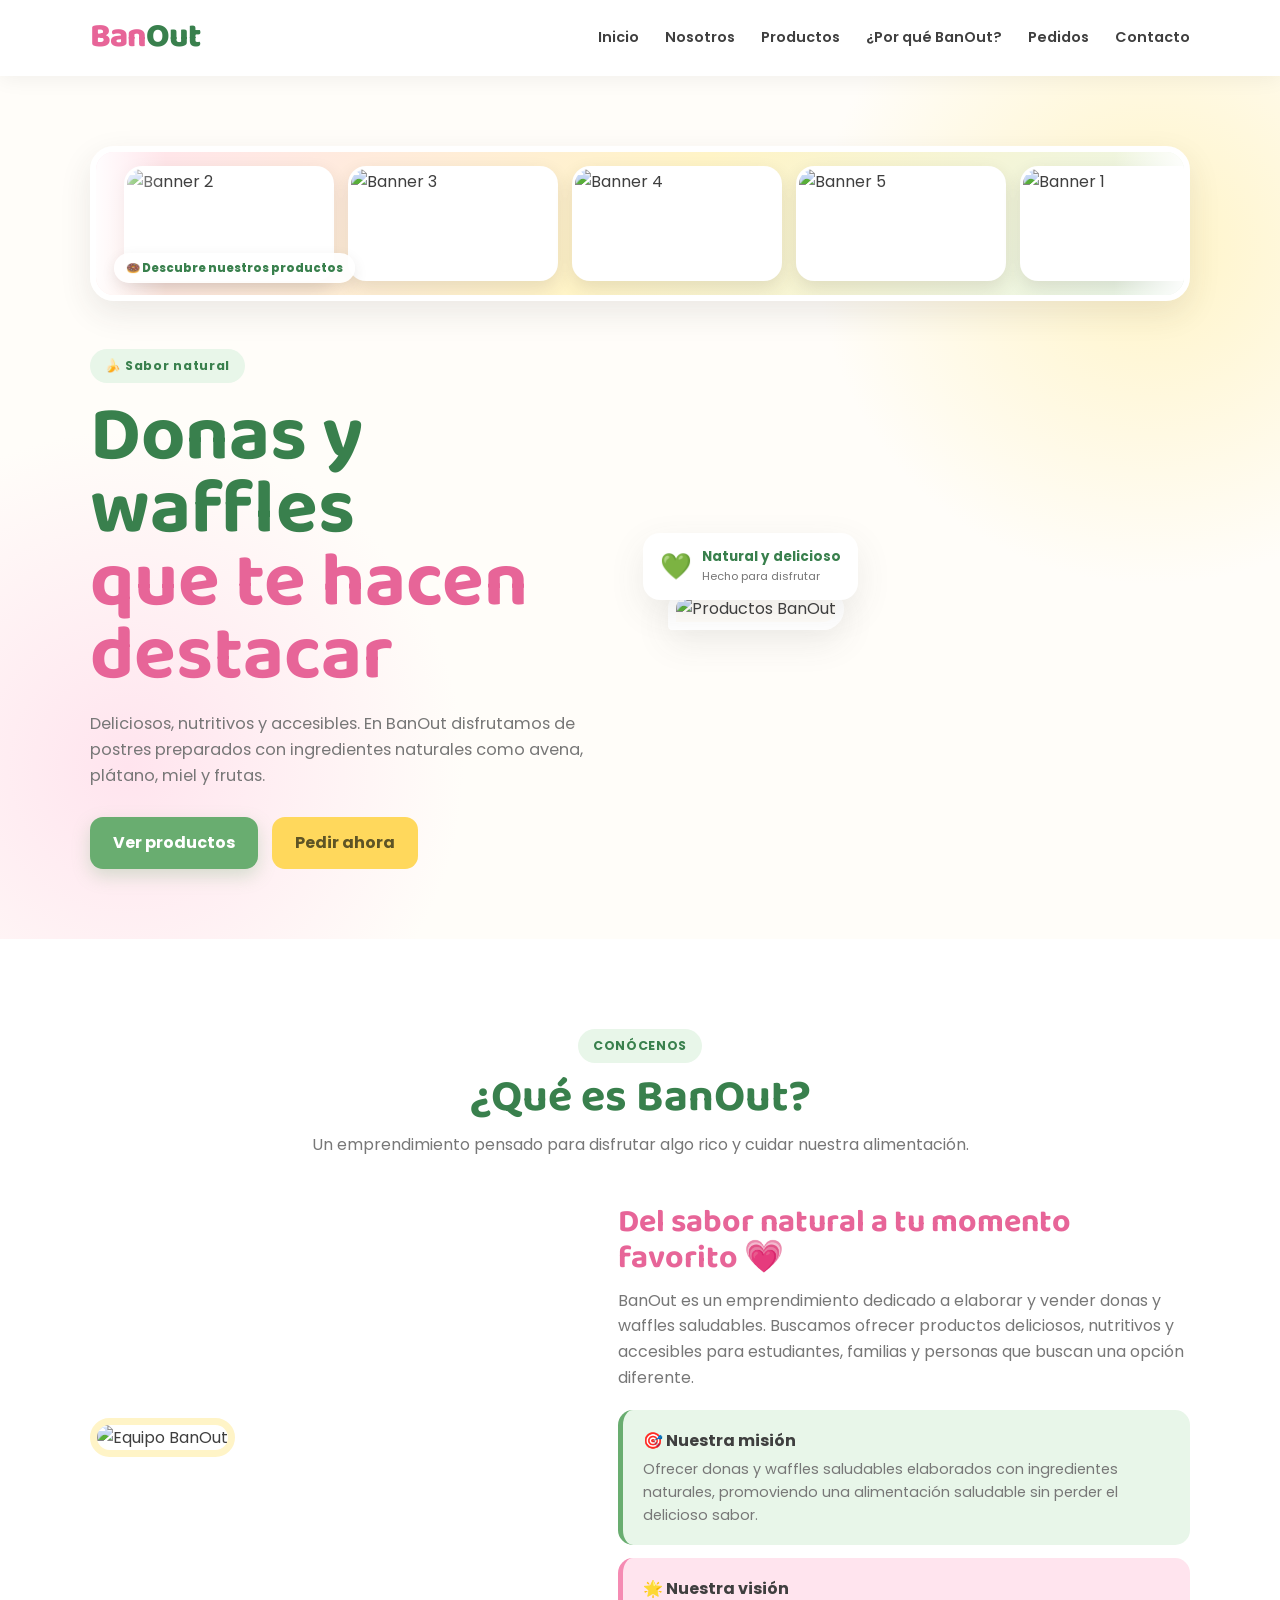
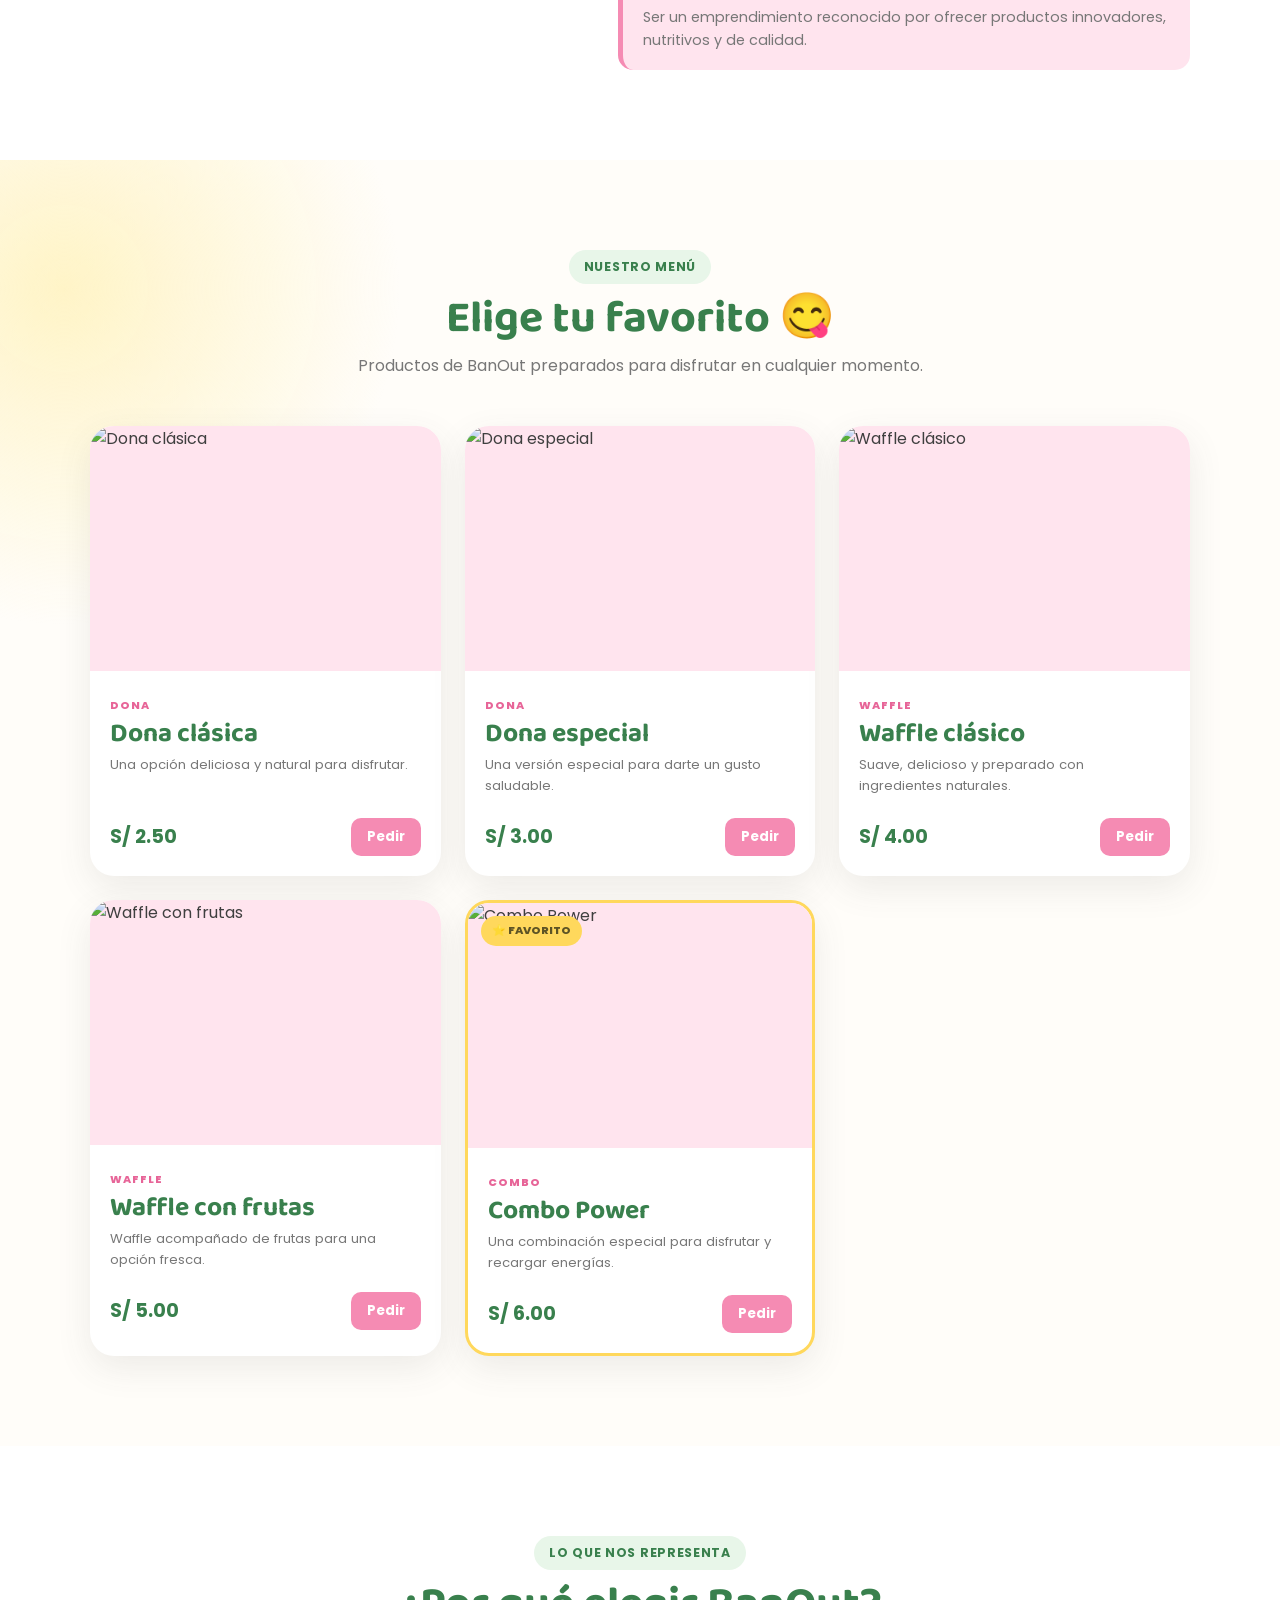
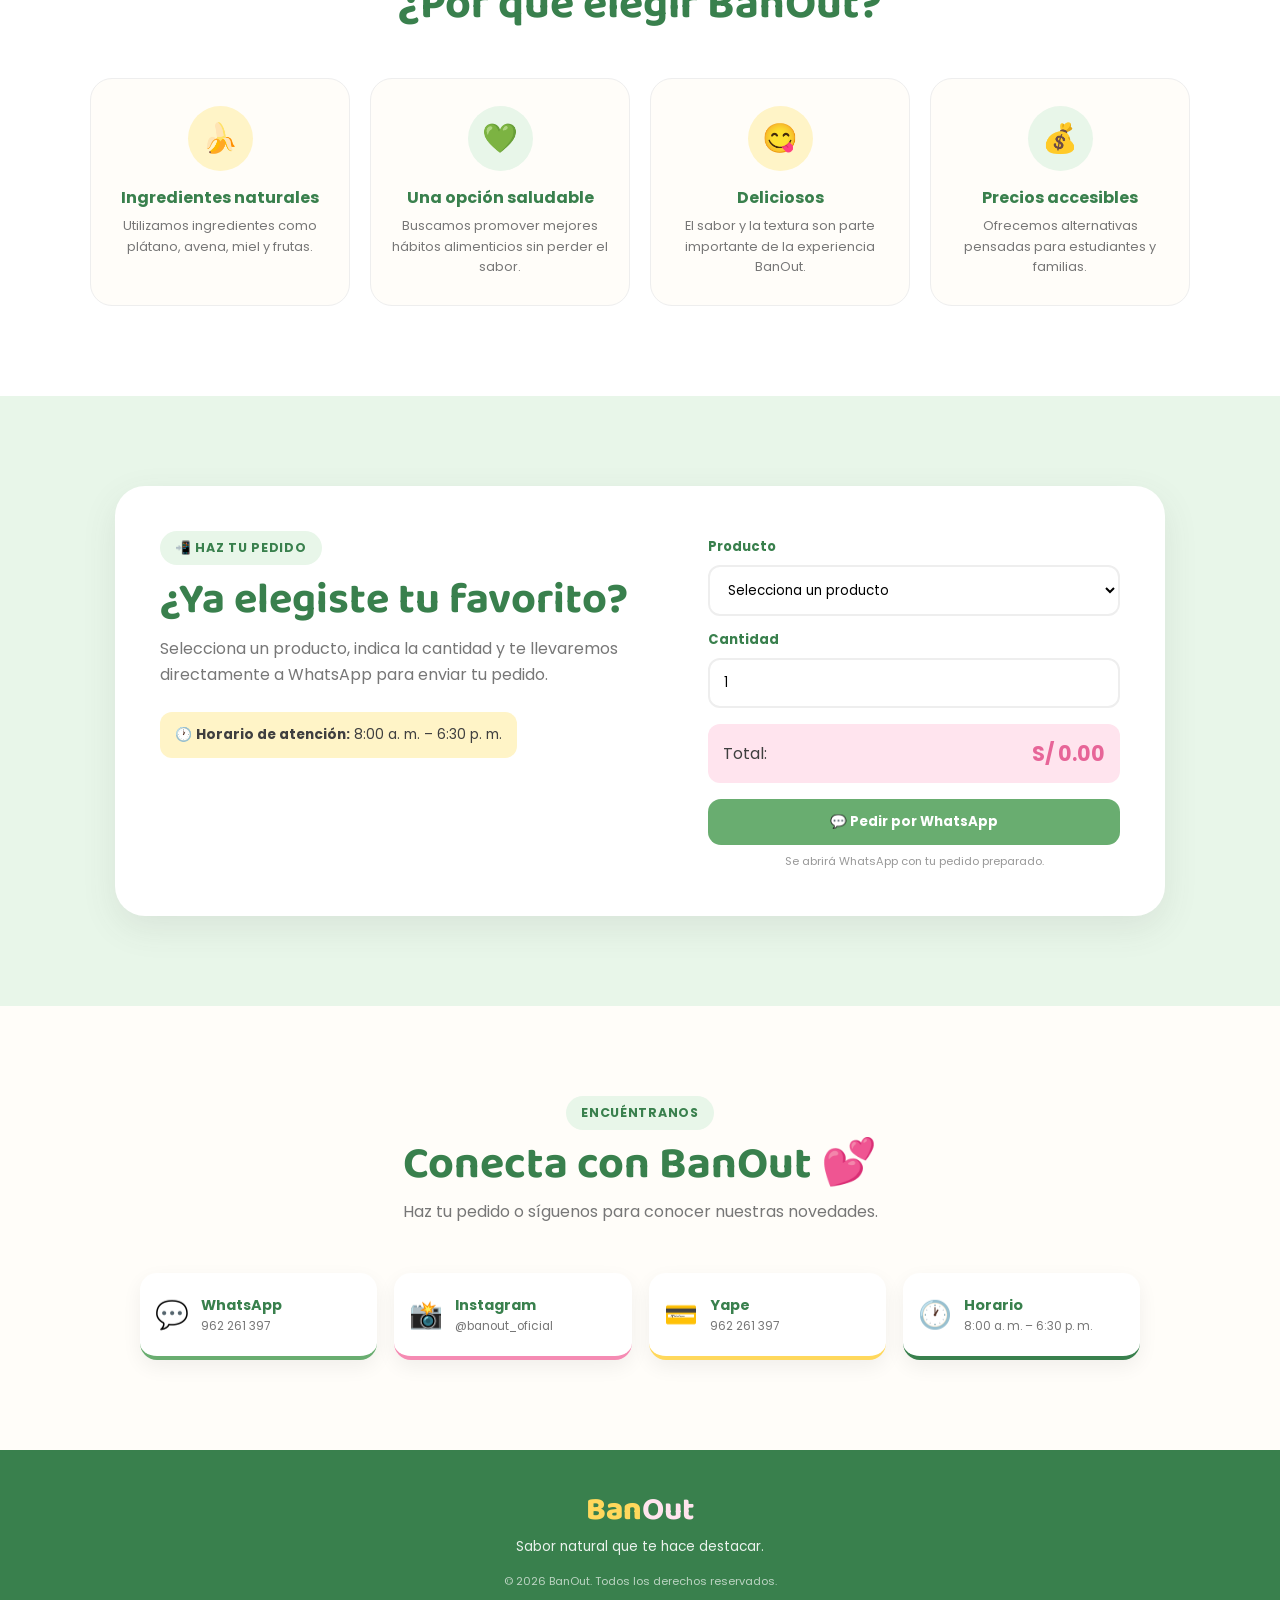
==== index.html @ c5aab8ef "Add files via upload" ====
<!DOCTYPE html>
<html lang="es">
<head>
  <meta charset="UTF-8">
  <meta name="viewport" content="width=device-width, initial-scale=1.0">
  <meta name="description" content="BanOut - Donas y waffles saludables. Sabor natural que te hace destacar.">
  <title>BanOut | Donas y Waffles Saludables</title>
  <link rel="stylesheet" href="style.css">
  <link rel="preconnect" href="https://fonts.googleapis.com">
  <link rel="preconnect" href="https://fonts.gstatic.com" crossorigin>
  <link href="https://fonts.googleapis.com/css2?family=Baloo+2:wght@500;600;700;800&family=Poppins:wght@400;500;600;700&display=swap" rel="stylesheet">
</head>

<body>
  <header class="header">
    <a href="#inicio" class="logo">
      <span class="logo-b">Ban</span><span class="logo-o">Out</span>
    </a>

    <button class="menu-btn" id="menuBtn" aria-label="Abrir menú">☰</button>

    <nav class="nav" id="nav">
      <a href="#inicio">Inicio</a>
      <a href="#nosotros">Nosotros</a>
      <a href="#productos">Productos</a>
      <a href="#beneficios">¿Por qué BanOut?</a>
      <a href="#pedido">Pedidos</a>
      <a href="#contacto">Contacto</a>
    </nav>
  </header>

  <main>
    <!-- INICIO -->
    <section class="hero" id="inicio">
      <!-- BANNER SUPERIOR: collage horizontal de productos -->
      <div class="product-banner-top" aria-label="Galería de productos BanOut">
        <div class="product-track-top">
          <div class="c:\Users\user\OneDrive\Desktop\BanOut\BanOut\images\integrantes-banout.jpg" alt="Banner 1"></div>
          <div class="banner-product-top"><img src="c:\Users\user\OneDrive\Desktop\BanOut\BanOut\images\banner 2.jpg" alt="Banner 2"></div>
          <div class="banner-product-top"><img src="c:\Users\user\OneDrive\Desktop\BanOut\BanOut\images\banner 3.jpg" alt="Banner 3"></div>
          <div class="banner-product-top"><img src="c:\Users\user\OneDrive\Desktop\BanOut\BanOut\images\banner.jpg" alt="Banner 4"></div>
          <div class="banner-product-top"><img src="c:\Users\user\OneDrive\Desktop\BanOut\BanOut\images\producto.jpg" alt="Banner 5"></div>

          <!-- Copia para mantener el desplazamiento continuo -->
          <div class="banner-product-top" aria-hidden="true"><img src="c:\Users\user\OneDrive\Desktop\BanOut\BanOut\images\integrantes-banout.jpg" alt="Banner 1"></div>
          <div class="banner-product-top" aria-hidden="true"><img src="c:\Users\user\OneDrive\Desktop\BanOut\BanOut\images\banner 2.jpg" alt="Banner 2"></div>
          <div class="banner-product-top" aria-hidden="true"><img src="c:\Users\user\OneDrive\Desktop\BanOut\BanOut\images\banner 3.jpg" alt="Banner 3"></div>
          <div class="banner-product-top" aria-hidden="true"><img src="c:\Users\user\OneDrive\Desktop\BanOut\BanOut\images\banner.jpg" alt="Banner 4"></div>
          <div class="banner-product-top" aria-hidden="true"><img src="c:\Users\user\OneDrive\Desktop\BanOut\BanOut\images\producto.jpg" alt="Banner 5"></div>
        </div>
        <div class="banner-top-text">🍩 Descubre nuestros productos</div>
      </div>

      <div class="hero-content">
      <div class="hero-text">
        <span class="tag">🍌 Sabor natural</span>
        <h1>Donas y waffles<br><span>que te hacen destacar</span></h1>
        <p>
          Deliciosos, nutritivos y accesibles. En BanOut disfrutamos de postres
          preparados con ingredientes naturales como avena, plátano, miel y frutas.
        </p>

        <div class="hero-buttons">
          <a class="btn btn-green" href="#productos">Ver productos</a>
          <a class="btn btn-yellow" href="#pedido">Pedir ahora</a>
        </div>
      </div>

      <div class="hero-image">
        <!-- FOTO PRINCIPAL: se mantiene igual que antes -->
        <img src="c:\Users\user\OneDrive\Desktop\BanOut\BanOut\images\producto 3.jpg" alt="Productos BanOut">
        <div class="floating-card">
          <span>💚</span>
          <div>
            <strong>Natural y delicioso</strong>
            <small>Hecho para disfrutar</small>
          </div>
        </div>
      </div>
      </div>
    </section>

    <!-- NOSOTROS -->
    <section class="section about" id="nosotros">
      <div class="section-title">
        <span>CONÓCENOS</span>
        <h2>¿Qué es BanOut?</h2>
        <p>Un emprendimiento pensado para disfrutar algo rico y cuidar nuestra alimentación.</p>
      </div>

      <div class="about-grid">
        <div class="about-image">
          <!-- FOTO: coloca aquí una foto del equipo o del proceso -->
          <img src="c:\Users\user\OneDrive\Desktop\BanOut\BanOut\images\logo banout.png" alt="Equipo BanOut">
        </div>

        <div class="about-content">
          <h3>Del sabor natural a tu momento favorito 💗</h3>
          <p>
            BanOut es un emprendimiento dedicado a elaborar y vender donas y waffles
            saludables. Buscamos ofrecer productos deliciosos, nutritivos y accesibles
            para estudiantes, familias y personas que buscan una opción diferente.
          </p>

          <div class="mission-box">
            <h4>🎯 Nuestra misión</h4>
            <p>
              Ofrecer donas y waffles saludables elaborados con ingredientes naturales,
              promoviendo una alimentación saludable sin perder el delicioso sabor.
            </p>
          </div>

          <div class="vision-box">
            <h4>🌟 Nuestra visión</h4>
            <p>
              Ser un emprendimiento reconocido por ofrecer productos innovadores,
              nutritivos y de calidad.
            </p>
          </div>
        </div>
      </div>
    </section>

    <!-- PRODUCTOS -->
    <section class="section products-section" id="productos">
      <div class="section-title">
        <span>NUESTRO MENÚ</span>
        <h2>Elige tu favorito 😋</h2>
        <p>Productos de BanOut preparados para disfrutar en cualquier momento.</p>
      </div>

      <div class="products-grid">
        <article class="product-card">
          <!-- FOTO: dona clásica -->
          <div class="product-image">
            <img src="c:\Users\user\OneDrive\Desktop\BanOut\BanOut\images\Dona Clasica.jpg" alt="Dona clásica">
          </div>
          <div class="product-info">
            <span class="product-type">DONA</span>
            <h3>Dona clásica</h3>
            <p>Una opción deliciosa y natural para disfrutar.</p>
            <div class="product-bottom">
              <strong>S/ 2.50</strong>
              <button class="order-btn" data-product="Dona clásica" data-price="2.50">Pedir</button>
            </div>
          </div>
        </article>

        <article class="product-card">
          <!-- FOTO: dona especial -->
          <div class="product-image">
            <img src="c:\Users\user\OneDrive\Desktop\BanOut\BanOut\images\Dona-especial.jpg" alt="Dona especial">
          </div>
          <div class="product-info">
            <span class="product-type">DONA</span>
            <h3>Dona especial</h3>
            <p>Una versión especial para darte un gusto saludable.</p>
            <div class="product-bottom">
              <strong>S/ 3.00</strong>
              <button class="order-btn" data-product="Dona especial" data-price="3.00">Pedir</button>
            </div>
          </div>
        </article>

        <article class="product-card">
          <!-- FOTO: waffle clásico -->
          <div class="product-image">
            <img src="c:\Users\user\OneDrive\Desktop\BanOut\BanOut\images\Waffle-Clasico.jpg" alt="Waffle clásico">
          </div>
          <div class="product-info">
            <span class="product-type">WAFFLE</span>
            <h3>Waffle clásico</h3>
            <p>Suave, delicioso y preparado con ingredientes naturales.</p>
            <div class="product-bottom">
              <strong>S/ 4.00</strong>
              <button class="order-btn" data-product="Waffle clásico" data-price="4.00">Pedir</button>
            </div>
          </div>
        </article>

        <article class="product-card">
          <!-- FOTO: waffle con frutas -->
          <div class="product-image">
            <img src="c:\Users\user\OneDrive\Desktop\BanOut\BanOut\images\Waffle-con-Frutas.jpg" alt="Waffle con frutas">
          </div>
          <div class="product-info">
            <span class="product-type">WAFFLE</span>
            <h3>Waffle con frutas</h3>
            <p>Waffle acompañado de frutas para una opción fresca.</p>
            <div class="product-bottom">
              <strong>S/ 5.00</strong>
              <button class="order-btn" data-product="Waffle con frutas" data-price="5.00">Pedir</button>
            </div>
          </div>
        </article>

        
        <article class="product-card featured">
          <!-- FOTO: combo power -->
          <div class="product-image">
            <span class="featured-label">⭐ FAVORITO</span>
            <img src="c:\Users\user\OneDrive\Desktop\BanOut\BanOut\images\Combo-Power.jpg" alt="Combo Power">
          </div>
          <div class="product-info">
            <span class="product-type">COMBO</span>
            <h3>Combo Power</h3>
            <p>Una combinación especial para disfrutar y recargar energías.</p>
            <div class="product-bottom">
              <strong>S/ 6.00</strong>
              <button class="order-btn" data-product="Combo Power" data-price="6.00">Pedir</button>
            </div>
          </div>
        </article>
      </div>
    </section>

    <!-- BENEFICIOS -->
    <section class="section benefits" id="beneficios">
      <div class="section-title">
        <span>LO QUE NOS REPRESENTA</span>
        <h2>¿Por qué elegir BanOut?</h2>
      </div>

      <div class="benefits-grid">
        <div class="benefit">
          <div class="benefit-icon">🍌</div>
          <h3>Ingredientes naturales</h3>
          <p>Utilizamos ingredientes como plátano, avena, miel y frutas.</p>
        </div>

        <div class="benefit">
          <div class="benefit-icon">💚</div>
          <h3>Una opción saludable</h3>
          <p>Buscamos promover mejores hábitos alimenticios sin perder el sabor.</p>
        </div>

        <div class="benefit">
          <div class="benefit-icon">😋</div>
          <h3>Deliciosos</h3>
          <p>El sabor y la textura son parte importante de la experiencia BanOut.</p>
        </div>

        <div class="benefit">
          <div class="benefit-icon">💰</div>
          <h3>Precios accesibles</h3>
          <p>Ofrecemos alternativas pensadas para estudiantes y familias.</p>
        </div>
      </div>
    </section>

    <!-- PEDIDO -->
    <section class="section order-section" id="pedido">
      <div class="order-box">
        <div class="order-text">
          <span>📲 HAZ TU PEDIDO</span>
          <h2>¿Ya elegiste tu favorito?</h2>
          <p>
            Selecciona un producto, indica la cantidad y te llevaremos directamente
            a WhatsApp para enviar tu pedido.
          </p>
          <div class="hours">
            🕐 <strong>Horario de atención:</strong> 8:00 a. m. – 6:30 p. m.
          </div>
        </div>

        <form id="orderForm" class="order-form">
          <label for="product">Producto</label>
          <select id="product" required>
            <option value="" disabled selected>Selecciona un producto</option>
            <option value="Dona clásica" data-price="2.50">Dona clásica — S/ 2.50</option>
            <option value="Dona especial" data-price="3.00">Dona especial — S/ 3.00</option>
            <option value="Waffle clásico" data-price="4.00">Waffle clásico — S/ 4.00</option>
            <option value="Waffle con frutas" data-price="5.00">Waffle con frutas — S/ 5.00</option>
            <option value="Combo Power" data-price="6.00">Combo Power — S/ 6.00</option>
          </select>

          <label for="quantity">Cantidad</label>
          <input type="number" id="quantity" min="1" value="1" required>

          <div class="total">
            <span>Total:</span>
            <strong id="total">S/ 0.00</strong>
          </div>

          <button class="btn btn-whatsapp" type="submit">💬 Pedir por WhatsApp</button>
          <small>Se abrirá WhatsApp con tu pedido preparado.</small>
        </form>
      </div>
    </section>

    <!-- CONTACTO -->
    <section class="section contact" id="contacto">
      <div class="section-title">
        <span>ENCUÉNTRANOS</span>
        <h2>Conecta con BanOut 💕</h2>
        <p>Haz tu pedido o síguenos para conocer nuestras novedades.</p>
      </div>

      <div class="contact-grid">
        <a class="contact-card whatsapp" href="https://wa.me/51962261397" target="_blank" rel="noopener">
          <span>💬</span>
          <div>
            <h3>WhatsApp</h3>
            <p>962 261 397</p>
          </div>
        </a>

        <a class="contact-card instagram" href="https://www.instagram.com/banout_oficial/" target="_blank" rel="noopener">
          <span>📸</span>
          <div>
            <h3>Instagram</h3>
            <p>@banout_oficial</p>
          </div>
        </a>

        <div class="contact-card yape">
          <span>💳</span>
          <div>
            <h3>Yape</h3>
            <p>962 261 397</p>
          </div>
        </div>

        <div class="contact-card hours-card">
          <span>🕐</span>
          <div>
            <h3>Horario</h3>
            <p>8:00 a. m. – 6:30 p. m.</p>
          </div>
        </div>
      </div>
    </section>
  </main>

  <footer>
    <div class="footer-logo"><span>Ban</span><b>Out</b></div>
    <p>Sabor natural que te hace destacar.</p>
    <p class="copyright">© 2026 BanOut. Todos los derechos reservados.</p>
  </footer>

  <script src="script.js"></script>
</body>
</html>
---- style.css ----
:root {
  --pink: #f58bb3;
  --pink-dark: #e76598;
  --pink-light: #ffe4ee;
  --green: #69ad70;
  --green-dark: #39804d;
  --green-light: #e8f6e9;
  --yellow: #ffd85c;
  --yellow-light: #fff4c7;
  --white: #ffffff;
  --cream: #fffdf9;
  --text: #3f3f3f;
  --muted: #777;
  --shadow: 0 12px 35px rgba(75, 75, 75, 0.10);
}

* {
  margin: 0;
  padding: 0;
  box-sizing: border-box;
  scroll-behavior: smooth;
}

body {
  font-family: "Poppins", sans-serif;
  color: var(--text);
  background: var(--cream);
  line-height: 1.6;
}

a {
  text-decoration: none;
  color: inherit;
}

.header {
  height: 76px;
  padding: 0 7%;
  display: flex;
  align-items: center;
  justify-content: space-between;
  background: var(--white);
  position: sticky;
  top: 0;
  z-index: 1000;
  box-shadow: 0 3px 20px rgba(0,0,0,.06);
}

.logo {
  font-family: "Baloo 2", cursive;
  font-size: 2.1rem;
  font-weight: 800;
  letter-spacing: -1px;
}

.logo-b {
  color: var(--pink-dark);
}

.logo-o {
  color: var(--green-dark);
}

.nav {
  display: flex;
  align-items: center;
  gap: 26px;
}

.nav a {
  font-size: .9rem;
  font-weight: 600;
  transition: .25s;
}

.nav a:hover {
  color: var(--pink-dark);
}

.menu-btn {
  display: none;
  border: 0;
  background: var(--pink-light);
  color: var(--pink-dark);
  font-size: 1.5rem;
  padding: 4px 10px;
  border-radius: 10px;
  cursor: pointer;
}

/* HERO */
.hero {
  min-height: calc(100vh - 76px);
  padding: 70px 7%;
  display: grid;
  grid-template-columns: 1fr 1fr;
  gap: 55px;
  align-items: center;
  overflow: hidden;
  background:
    radial-gradient(circle at 90% 20%, var(--yellow-light), transparent 25%),
    radial-gradient(circle at 10% 80%, var(--pink-light), transparent 25%),
    var(--cream);
}

.tag,
.section-title span,
.order-text > span {
  display: inline-block;
  color: var(--green-dark);
  background: var(--green-light);
  padding: 7px 15px;
  border-radius: 50px;
  font-size: .78rem;
  font-weight: 700;
  letter-spacing: .7px;
}

.hero h1 {
  font-family: "Baloo 2", cursive;
  font-size: clamp(3rem, 6vw, 5rem);
  line-height: .95;
  margin: 18px 0;
  color: var(--green-dark);
}

.hero h1 span {
  color: var(--pink-dark);
}

.hero p {
  max-width: 570px;
  color: var(--muted);
  font-size: 1.02rem;
}

.hero-buttons {
  display: flex;
  gap: 14px;
  margin-top: 28px;
  flex-wrap: wrap;
}

.btn {
  display: inline-flex;
  align-items: center;
  justify-content: center;
  border: none;
  padding: 13px 23px;
  border-radius: 13px;
  font-family: inherit;
  font-weight: 700;
  cursor: pointer;
  transition: .25s;
}

.btn:hover,
.order-btn:hover {
  transform: translateY(-3px);
}

.btn-green {
  background: var(--green);
  color: white;
  box-shadow: 0 7px 18px rgba(105,173,112,.28);
}

.btn-yellow {
  background: var(--yellow);
  color: #5e5425;
}

.hero-image {
  position: relative;
}

.hero-image img {
  width: 100%;
  height: 510px;
  object-fit: cover;
  border-radius: 40px 40px 40px 8px;
  box-shadow: var(--shadow);
  border: 8px solid white;
}

.floating-card {
  position: absolute;
  left: -25px;
  bottom: 30px;
  display: flex;
  gap: 10px;
  align-items: center;
  background: white;
  padding: 13px 17px;
  border-radius: 17px;
  box-shadow: var(--shadow);
}

.floating-card > span {
  font-size: 1.6rem;
}

.floating-card strong,
.floating-card small {
  display: block;
}

.floating-card strong {
  color: var(--green-dark);
  font-size: .84rem;
}

.floating-card small {
  color: var(--muted);
  font-size: .7rem;
}


/* Contenido principal del inicio: el banner queda arriba y no reemplaza la foto. */
.hero-content {
  display: grid;
  grid-template-columns: 1fr 1fr;
  gap: 55px;
  align-items: center;
}

.hero {
  display: block;
}

@media (max-width: 760px) {
  .hero-content {
    grid-template-columns: 1fr;
    gap: 35px;
  }
}

/* SECTIONS */
.section {
  padding: 90px 7%;
}

.section-title {
  text-align: center;
  max-width: 700px;
  margin: 0 auto 48px;
}

.section-title h2 {
  font-family: "Baloo 2", cursive;
  color: var(--green-dark);
  font-size: 2.8rem;
  line-height: 1.1;
  margin: 10px 0;
}

.section-title p {
  color: var(--muted);
}

/* ABOUT */
.about {
  background: white;
}

.about-grid {
  max-width: 1100px;
  margin: auto;
  display: grid;
  grid-template-columns: .9fr 1.1fr;
  gap: 60px;
  align-items: center;
}

.about-image img {
  width: 100%;
  height: 440px;
  object-fit: cover;
  border-radius: 25px;
  border: 7px solid var(--yellow-light);
}

.about-content h3 {
  font-family: "Baloo 2", cursive;
  color: var(--pink-dark);
  font-size: 2rem;
  line-height: 1.1;
  margin-bottom: 12px;
}

.about-content > p {
  color: var(--muted);
  margin-bottom: 20px;
}

.mission-box,
.vision-box {
  padding: 18px 20px;
  border-radius: 15px;
  margin-top: 13px;
}

.mission-box {
  background: var(--green-light);
  border-left: 5px solid var(--green);
}

.vision-box {
  background: var(--pink-light);
  border-left: 5px solid var(--pink);
}

.mission-box h4,
.vision-box h4 {
  margin-bottom: 4px;
}

.mission-box p,
.vision-box p {
  font-size: .9rem;
  color: var(--muted);
}

/* PRODUCTS */
.products-section {
  background:
    radial-gradient(circle at 5% 10%, var(--yellow-light), transparent 20%),
    var(--cream);
}

.products-grid {
  max-width: 1200px;
  margin: auto;
  display: grid;
  grid-template-columns: repeat(3, 1fr);
  gap: 24px;
}

.product-card {
  background: white;
  border-radius: 24px;
  overflow: hidden;
  box-shadow: var(--shadow);
  transition: .3s;
}

.product-card:hover {
  transform: translateY(-7px);
  box-shadow: 0 18px 40px rgba(75,75,75,.15);
}

.product-card.featured {
  border: 3px solid var(--yellow);
}

.product-image {
  height: 245px;
  position: relative;
  overflow: hidden;
  background: var(--pink-light);
}

.product-image img {
  width: 100%;
  height: 100%;
  object-fit: cover;
  transition: .4s;
}

.product-card:hover .product-image img {
  transform: scale(1.06);
}

.featured-label {
  position: absolute;
  z-index: 2;
  top: 13px;
  left: 13px;
  background: var(--yellow);
  color: #5e5425;
  padding: 6px 11px;
  border-radius: 30px;
  font-size: .7rem;
  font-weight: 800;
}

.product-info {
  padding: 20px;
}

.product-type {
  color: var(--pink-dark);
  font-size: .68rem;
  font-weight: 800;
  letter-spacing: 1px;
}

.product-info h3 {
  color: var(--green-dark);
  font-family: "Baloo 2", cursive;
  font-size: 1.65rem;
  line-height: 1;
  margin: 4px 0 7px;
}

.product-info p {
  min-height: 47px;
  color: var(--muted);
  font-size: .82rem;
}

.product-bottom {
  margin-top: 17px;
  display: flex;
  align-items: center;
  justify-content: space-between;
}

.product-bottom strong {
  color: var(--green-dark);
  font-size: 1.2rem;
}

.order-btn {
  border: 0;
  padding: 9px 16px;
  border-radius: 10px;
  background: var(--pink);
  color: white;
  font-family: inherit;
  font-weight: 700;
  cursor: pointer;
  transition: .25s;
}

/* BENEFITS */
.benefits {
  background: white;
}

.benefits-grid {
  max-width: 1100px;
  margin: auto;
  display: grid;
  grid-template-columns: repeat(4, 1fr);
  gap: 20px;
}

.benefit {
  text-align: center;
  padding: 27px 18px;
  border-radius: 22px;
  background: var(--cream);
  border: 1px solid #eee;
}

.benefit-icon {
  width: 65px;
  height: 65px;
  display: grid;
  place-items: center;
  margin: 0 auto 14px;
  background: var(--yellow-light);
  border-radius: 50%;
  font-size: 1.8rem;
}

.benefit:nth-child(2) .benefit-icon,
.benefit:nth-child(4) .benefit-icon {
  background: var(--green-light);
}

.benefit h3 {
  color: var(--green-dark);
  font-size: 1rem;
  margin-bottom: 6px;
}

.benefit p {
  color: var(--muted);
  font-size: .8rem;
}

/* ORDER */
.order-section {
  background: var(--green-light);
}

.order-box {
  max-width: 1050px;
  margin: auto;
  background: white;
  border-radius: 30px;
  padding: 45px;
  display: grid;
  grid-template-columns: 1.1fr .9fr;
  gap: 45px;
  box-shadow: var(--shadow);
}

.order-text h2 {
  font-family: "Baloo 2", cursive;
  font-size: 2.7rem;
  color: var(--green-dark);
  line-height: 1.05;
  margin: 13px 0;
}

.order-text p {
  color: var(--muted);
  margin-bottom: 25px;
}

.hours {
  display: inline-block;
  background: var(--yellow-light);
  padding: 12px 15px;
  border-radius: 12px;
  font-size: .86rem;
}

.order-form {
  display: flex;
  flex-direction: column;
  gap: 8px;
}

.order-form label {
  color: var(--green-dark);
  font-size: .82rem;
  font-weight: 700;
  margin-top: 5px;
}

.order-form select,
.order-form input {
  width: 100%;
  padding: 13px 14px;
  border: 2px solid #eee;
  border-radius: 12px;
  outline: none;
  font-family: inherit;
  background: white;
}

.order-form select:focus,
.order-form input:focus {
  border-color: var(--pink);
}

.total {
  display: flex;
  justify-content: space-between;
  align-items: center;
  background: var(--pink-light);
  padding: 13px 15px;
  border-radius: 12px;
  margin: 8px 0;
}

.total strong {
  color: var(--pink-dark);
  font-size: 1.3rem;
}

.btn-whatsapp {
  background: var(--green);
  color: white;
  width: 100%;
}

.order-form small {
  text-align: center;
  color: #999;
  font-size: .7rem;
}

/* CONTACT */
.contact {
  background: var(--cream);
}

.contact-grid {
  max-width: 1000px;
  margin: auto;
  display: grid;
  grid-template-columns: repeat(4, 1fr);
  gap: 17px;
}

.contact-card {
  display: flex;
  align-items: center;
  gap: 12px;
  padding: 20px 15px;
  border-radius: 17px;
  background: white;
  box-shadow: 0 7px 20px rgba(0,0,0,.06);
  transition: .25s;
}

.contact-card:hover {
  transform: translateY(-4px);
}

.contact-card > span {
  font-size: 1.7rem;
}

.contact-card h3 {
  font-size: .9rem;
  color: var(--green-dark);
}

.contact-card p {
  font-size: .74rem;
  color: var(--muted);
}

.whatsapp {
  border-bottom: 4px solid var(--green);
}

.instagram {
  border-bottom: 4px solid var(--pink);
}

.yape {
  border-bottom: 4px solid var(--yellow);
}

.hours-card {
  border-bottom: 4px solid var(--green-dark);
}

/* FOOTER */
footer {
  background: var(--green-dark);
  color: white;
  text-align: center;
  padding: 35px 20px;
}

.footer-logo {
  font-family: "Baloo 2", cursive;
  font-size: 2rem;
  font-weight: 800;
}

.footer-logo span {
  color: var(--yellow);
}

.footer-logo b {
  color: var(--pink-light);
}

footer p {
  font-size: .85rem;
  opacity: .9;
}

footer .copyright {
  margin-top: 15px;
  opacity: .65;
  font-size: .7rem;
}

/* RESPONSIVE */
@media (max-width: 950px) {
  .nav {
    gap: 14px;
  }

  .nav a {
    font-size: .78rem;
  }

  .products-grid {
    grid-template-columns: repeat(2, 1fr);
  }

  .benefits-grid,
  .contact-grid {
    grid-template-columns: repeat(2, 1fr);
  }
}

@media (max-width: 760px) {
  .header {
    padding: 0 5%;
  }

  .menu-btn {
    display: block;
  }

  .nav {
    display: none;
    position: absolute;
    top: 76px;
    left: 0;
    width: 100%;
    padding: 20px 7%;
    flex-direction: column;
    align-items: flex-start;
    background: white;
    box-shadow: 0 10px 20px rgba(0,0,0,.07);
  }

  .nav.active {
    display: flex;
  }

  .hero {
    grid-template-columns: 1fr;
    padding-top: 50px;
  }

  .hero-image img {
    height: 380px;
  }

  .about-grid,
  .order-box {
    grid-template-columns: 1fr;
  }

  .about-image img {
    height: 350px;
  }

  .products-grid {
    grid-template-columns: 1fr;
    max-width: 480px;
  }

  .benefits-grid,
  .contact-grid {
    grid-template-columns: 1fr 1fr;
  }

  .order-box {
    padding: 30px 22px;
  }
}

@media (max-width: 500px) {
  .section {
    padding: 65px 5%;
  }

  .hero {
    padding-left: 5%;
    padding-right: 5%;
  }

  .hero h1 {
    font-size: 3rem;
  }

  .section-title h2 {
    font-size: 2.3rem;
  }

  .benefits-grid,
  .contact-grid {
    grid-template-columns: 1fr;
  }

  .floating-card {
    left: 10px;
  }
}

/* ==============================
   BANNER SUPERIOR DE PRODUCTOS - INICIO
   Collage horizontal, pequeño y de desplazamiento lento.
   ============================== */
.product-banner-top {
  position: relative;
  width: 100%;
  max-width: 1180px;
  height: 155px;
  margin: 0 auto 48px;
  overflow: hidden;
  border-radius: 24px;
  background: linear-gradient(135deg, var(--pink-light), var(--yellow-light), var(--green-light));
  border: 6px solid #fff;
  box-shadow: 0 12px 32px rgba(60, 50, 45, .10);
}

.product-banner-top::before,
.product-banner-top::after {
  content: "";
  position: absolute;
  z-index: 3;
  top: 0;
  bottom: 0;
  width: 70px;
  pointer-events: none;
}

.product-banner-top::before {
  left: 0;
  background: linear-gradient(to right, rgba(255,255,255,.92), transparent);
}

.product-banner-top::after {
  right: 0;
  background: linear-gradient(to left, rgba(255,255,255,.92), transparent);
}

.product-track-top {
  display: flex;
  width: max-content;
  height: 100%;
  align-items: center;
  gap: 14px;
  padding: 14px;
  animation: banoutTopSlide 34s linear infinite;
}

.banner-product-top {
  flex: 0 0 210px;
  height: 115px;
  overflow: hidden;
  border-radius: 18px;
  background: #fff;
  border: 3px solid rgba(255,255,255,.95);
  box-shadow: 0 7px 18px rgba(60,50,45,.12);
}

.banner-product-top img {
  display: block;
  width: 100%;
  height: 100%;
  object-fit: cover;
  object-position: center;
}

.product-banner-top:hover .product-track-top {
  animation-play-state: paused;
}

.banner-top-text {
  position: absolute;
  z-index: 4;
  left: 18px;
  bottom: 12px;
  padding: 6px 12px;
  border-radius: 999px;
  background: rgba(255,255,255,.94);
  color: var(--green-dark);
  font-size: .72rem;
  font-weight: 800;
  box-shadow: 0 5px 14px rgba(60,50,45,.10);
}

@keyframes banoutTopSlide {
  from { transform: translateX(-50%); }
  to { transform: translateX(0); }
}

@media (prefers-reduced-motion: reduce) {
  .product-track-top { animation: none; }
}

@media (max-width: 760px) {
  .product-banner-top {
    height: 125px;
    margin-bottom: 35px;
    border-radius: 20px;
  }

  .banner-product-top {
    flex-basis: 170px;
    height: 88px;
    border-radius: 14px;
  }

  .product-track-top {
    gap: 10px;
    padding: 12px;
    animation-duration: 30s;
  }

  .banner-top-text {
    left: 12px;
    bottom: 8px;
    font-size: .65rem;
  }
}

@media (max-width: 500px) {
  .product-banner-top {
    height: 108px;
    margin-bottom: 28px;
    border-width: 4px;
  }

  .banner-product-top {
    flex-basis: 145px;
    height: 76px;
  }

  .product-track-top {
    animation-duration: 27s;
  }
}
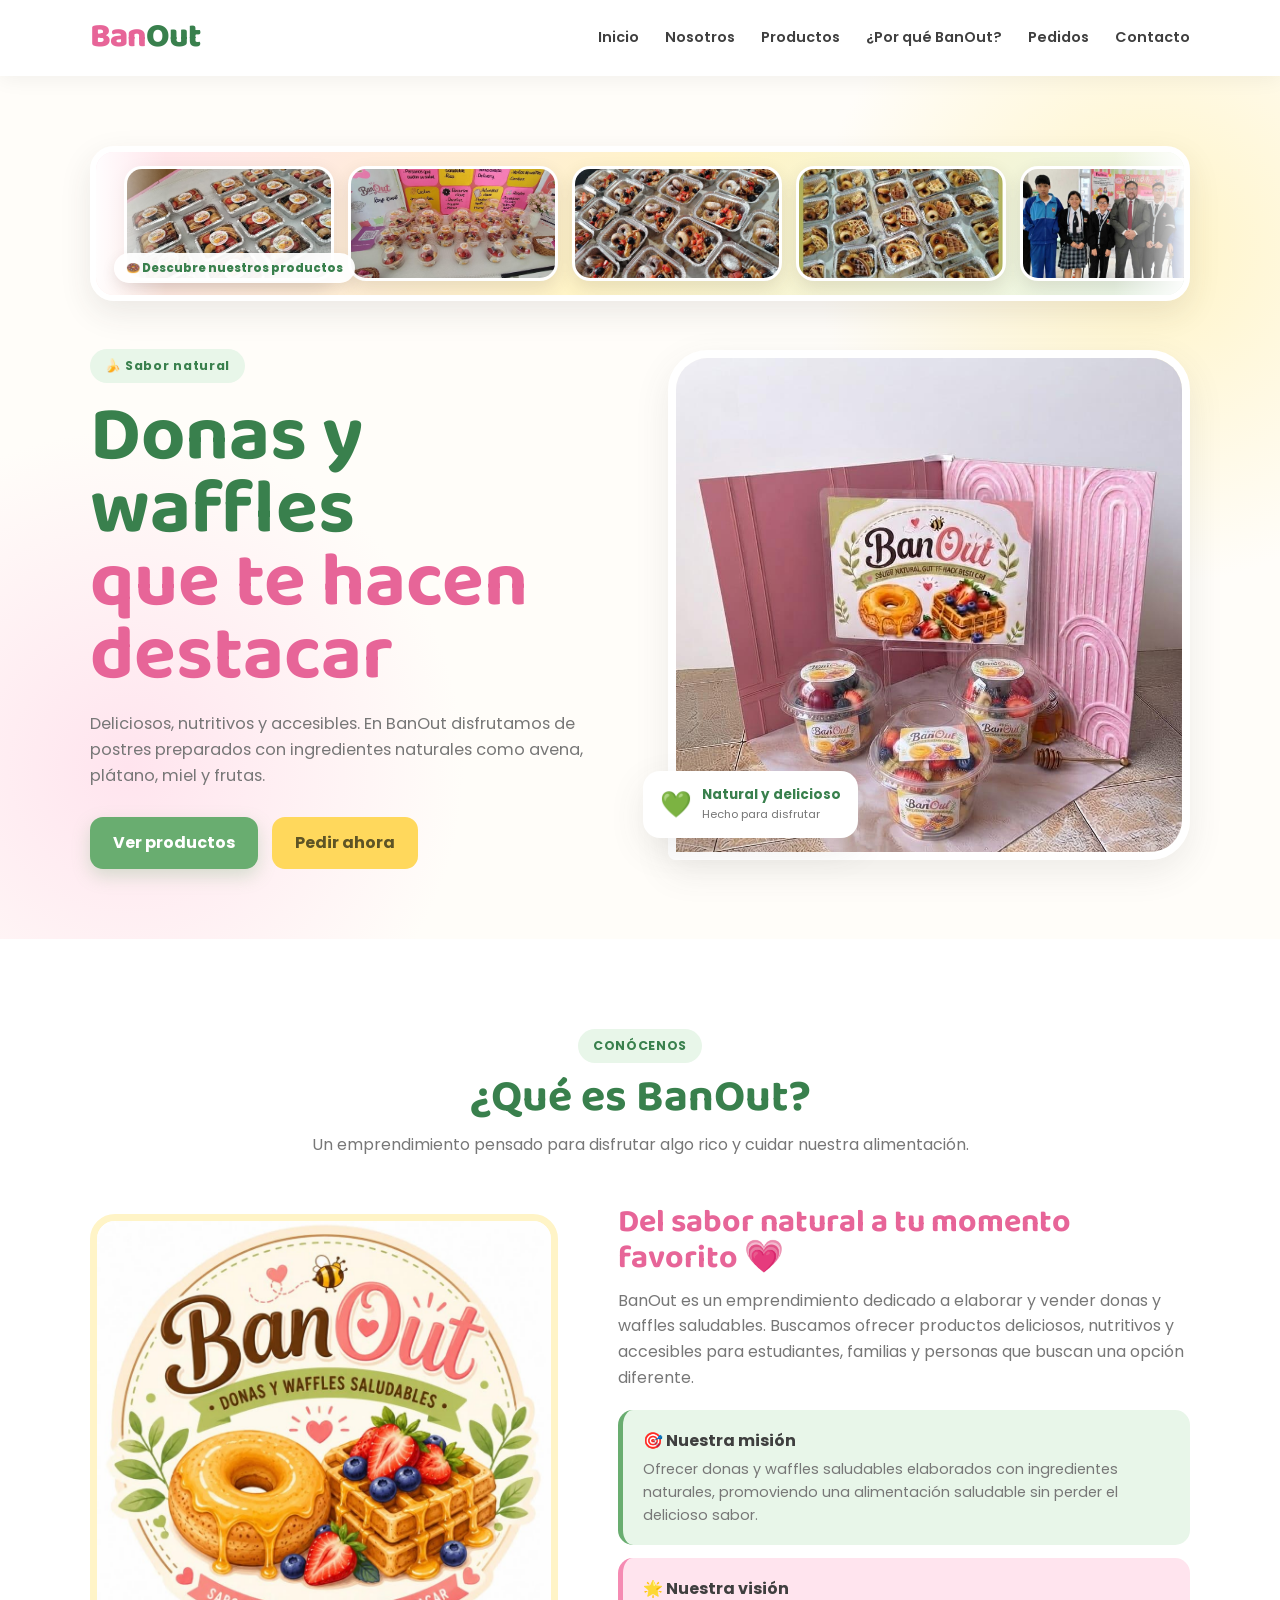
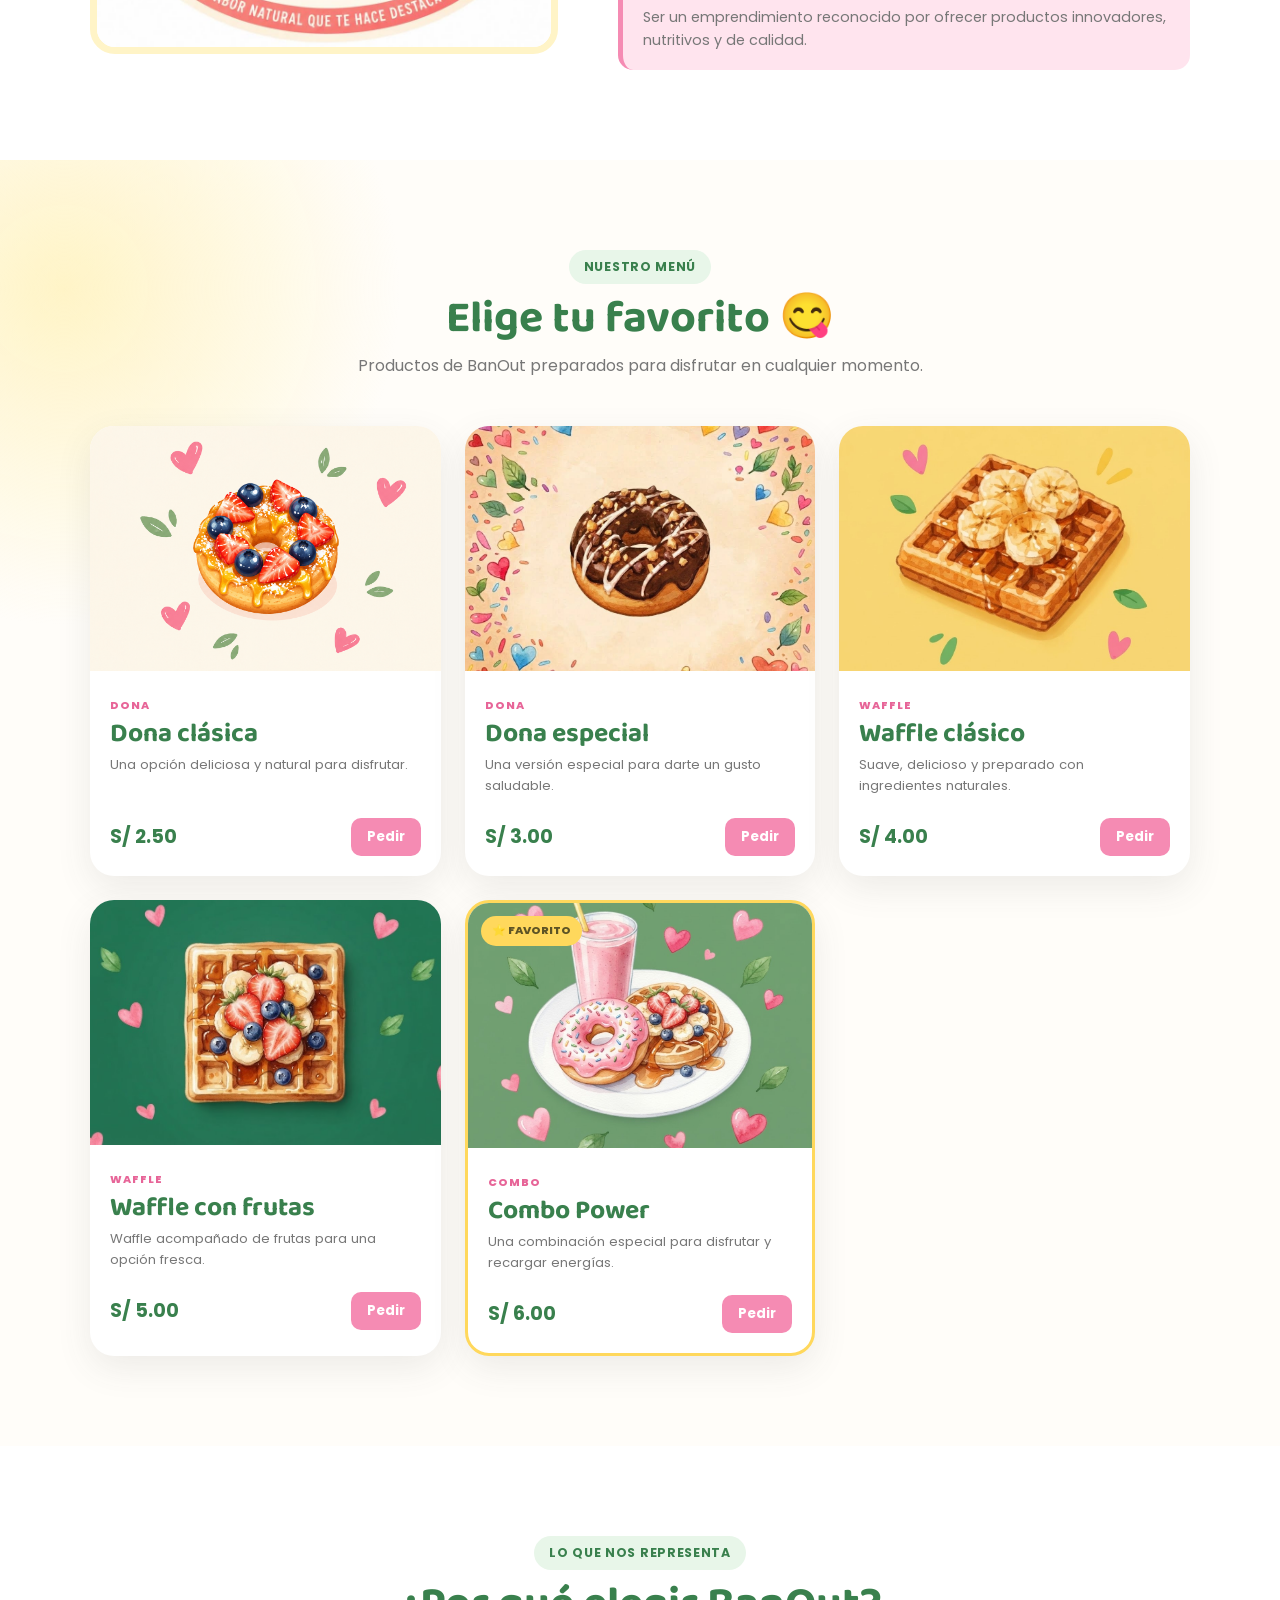
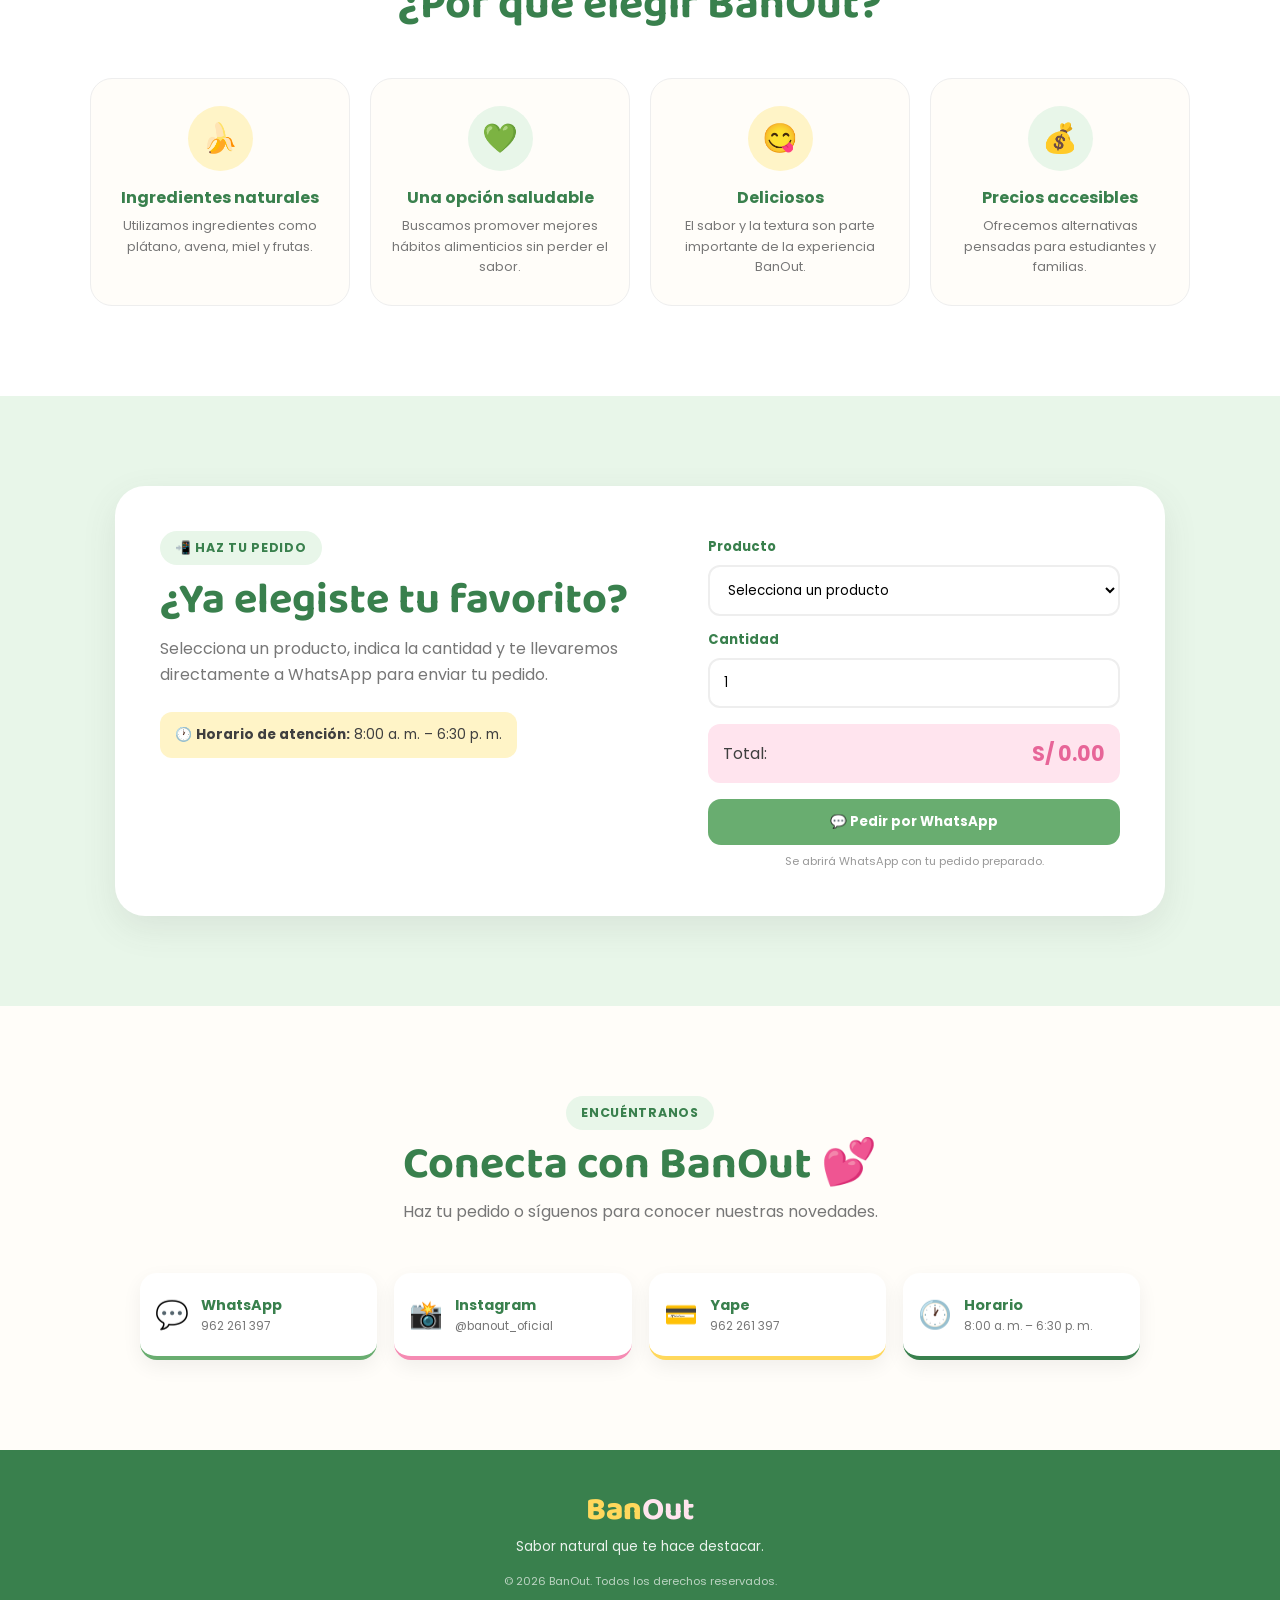
==== commit 860e6ce1: "Add files via upload" ====
--- a/index.html
+++ b/index.html
@@ -35,18 +35,18 @@
       <!-- BANNER SUPERIOR: collage horizontal de productos -->
       <div class="product-banner-top" aria-label="Galería de productos BanOut">
         <div class="product-track-top">
-          <div class="c:\Users\user\OneDrive\Desktop\BanOut\BanOut\images\integrantes-banout.jpg" alt="Banner 1"></div>
-          <div class="banner-product-top"><img src="c:\Users\user\OneDrive\Desktop\BanOut\BanOut\images\banner 2.jpg" alt="Banner 2"></div>
-          <div class="banner-product-top"><img src="c:\Users\user\OneDrive\Desktop\BanOut\BanOut\images\banner 3.jpg" alt="Banner 3"></div>
-          <div class="banner-product-top"><img src="c:\Users\user\OneDrive\Desktop\BanOut\BanOut\images\banner.jpg" alt="Banner 4"></div>
-          <div class="banner-product-top"><img src="c:\Users\user\OneDrive\Desktop\BanOut\BanOut\images\producto.jpg" alt="Banner 5"></div>
+          <div class="images/integrantes-banout.jpg" alt="Banner 1"></div>
+          <div class="banner-product-top"><img src="images/banner 2.jpg" alt="Banner 2"></div>
+          <div class="banner-product-top"><img src="images/banner 3.jpg" alt="Banner 3"></div>
+          <div class="banner-product-top"><img src="images/banner.jpg" alt="Banner 4"></div>
+          <div class="banner-product-top"><img src="images/producto.jpg" alt="Banner 5"></div>
 
           <!-- Copia para mantener el desplazamiento continuo -->
-          <div class="banner-product-top" aria-hidden="true"><img src="c:\Users\user\OneDrive\Desktop\BanOut\BanOut\images\integrantes-banout.jpg" alt="Banner 1"></div>
-          <div class="banner-product-top" aria-hidden="true"><img src="c:\Users\user\OneDrive\Desktop\BanOut\BanOut\images\banner 2.jpg" alt="Banner 2"></div>
-          <div class="banner-product-top" aria-hidden="true"><img src="c:\Users\user\OneDrive\Desktop\BanOut\BanOut\images\banner 3.jpg" alt="Banner 3"></div>
-          <div class="banner-product-top" aria-hidden="true"><img src="c:\Users\user\OneDrive\Desktop\BanOut\BanOut\images\banner.jpg" alt="Banner 4"></div>
-          <div class="banner-product-top" aria-hidden="true"><img src="c:\Users\user\OneDrive\Desktop\BanOut\BanOut\images\producto.jpg" alt="Banner 5"></div>
+          <div class="banner-product-top" aria-hidden="true"><img src="images/integrantes-banout.jpg" alt="Banner 1"></div>
+          <div class="banner-product-top" aria-hidden="true"><img src="images/banner 2.jpg" alt="Banner 2"></div>
+          <div class="banner-product-top" aria-hidden="true"><img src="images/banner 3.jpg" alt="Banner 3"></div>
+          <div class="banner-product-top" aria-hidden="true"><img src="images/banner.jpg"></div>
+          <div class="banner-product-top" aria-hidden="true"><img src="images/producto.jpg" alt="Banner 5"></div>
         </div>
         <div class="banner-top-text">🍩 Descubre nuestros productos</div>
       </div>
@@ -68,7 +68,7 @@
 
       <div class="hero-image">
         <!-- FOTO PRINCIPAL: se mantiene igual que antes -->
-        <img src="c:\Users\user\OneDrive\Desktop\BanOut\BanOut\images\producto 3.jpg" alt="Productos BanOut">
+        <img src="images/producto 3.jpg" alt="Productos BanOut">
         <div class="floating-card">
           <span>💚</span>
           <div>
@@ -91,7 +91,7 @@
       <div class="about-grid">
         <div class="about-image">
           <!-- FOTO: coloca aquí una foto del equipo o del proceso -->
-          <img src="c:\Users\user\OneDrive\Desktop\BanOut\BanOut\images\logo banout.png" alt="Equipo BanOut">
+          <img src="images/logo banout.png" alt="Equipo BanOut">
         </div>
 
         <div class="about-content">
@@ -133,7 +133,7 @@
         <article class="product-card">
           <!-- FOTO: dona clásica -->
           <div class="product-image">
-            <img src="c:\Users\user\OneDrive\Desktop\BanOut\BanOut\images\Dona Clasica.jpg" alt="Dona clásica">
+            <img src="images/Dona Clasica.jpg" alt="Dona clásica">
           </div>
           <div class="product-info">
             <span class="product-type">DONA</span>
@@ -149,7 +149,7 @@
         <article class="product-card">
           <!-- FOTO: dona especial -->
           <div class="product-image">
-            <img src="c:\Users\user\OneDrive\Desktop\BanOut\BanOut\images\Dona-especial.jpg" alt="Dona especial">
+            <img src="images/Dona-especial.jpg" alt="Dona especial">
           </div>
           <div class="product-info">
             <span class="product-type">DONA</span>
@@ -165,7 +165,7 @@
         <article class="product-card">
           <!-- FOTO: waffle clásico -->
           <div class="product-image">
-            <img src="c:\Users\user\OneDrive\Desktop\BanOut\BanOut\images\Waffle-Clasico.jpg" alt="Waffle clásico">
+            <img src="images/Waffle-Clasico.jpg" alt="Waffle clásico">
           </div>
           <div class="product-info">
             <span class="product-type">WAFFLE</span>
@@ -181,7 +181,7 @@
         <article class="product-card">
           <!-- FOTO: waffle con frutas -->
           <div class="product-image">
-            <img src="c:\Users\user\OneDrive\Desktop\BanOut\BanOut\images\Waffle-con-Frutas.jpg" alt="Waffle con frutas">
+            <img src="images/Waffle-con-Frutas.jpg" alt="Waffle con frutas">
           </div>
           <div class="product-info">
             <span class="product-type">WAFFLE</span>
@@ -199,7 +199,7 @@
           <!-- FOTO: combo power -->
           <div class="product-image">
             <span class="featured-label">⭐ FAVORITO</span>
-            <img src="c:\Users\user\OneDrive\Desktop\BanOut\BanOut\images\Combo-Power.jpg" alt="Combo Power">
+            <img src="images/Combo-Power.jpg" alt="Combo Power">
           </div>
           <div class="product-info">
             <span class="product-type">COMBO</span>
